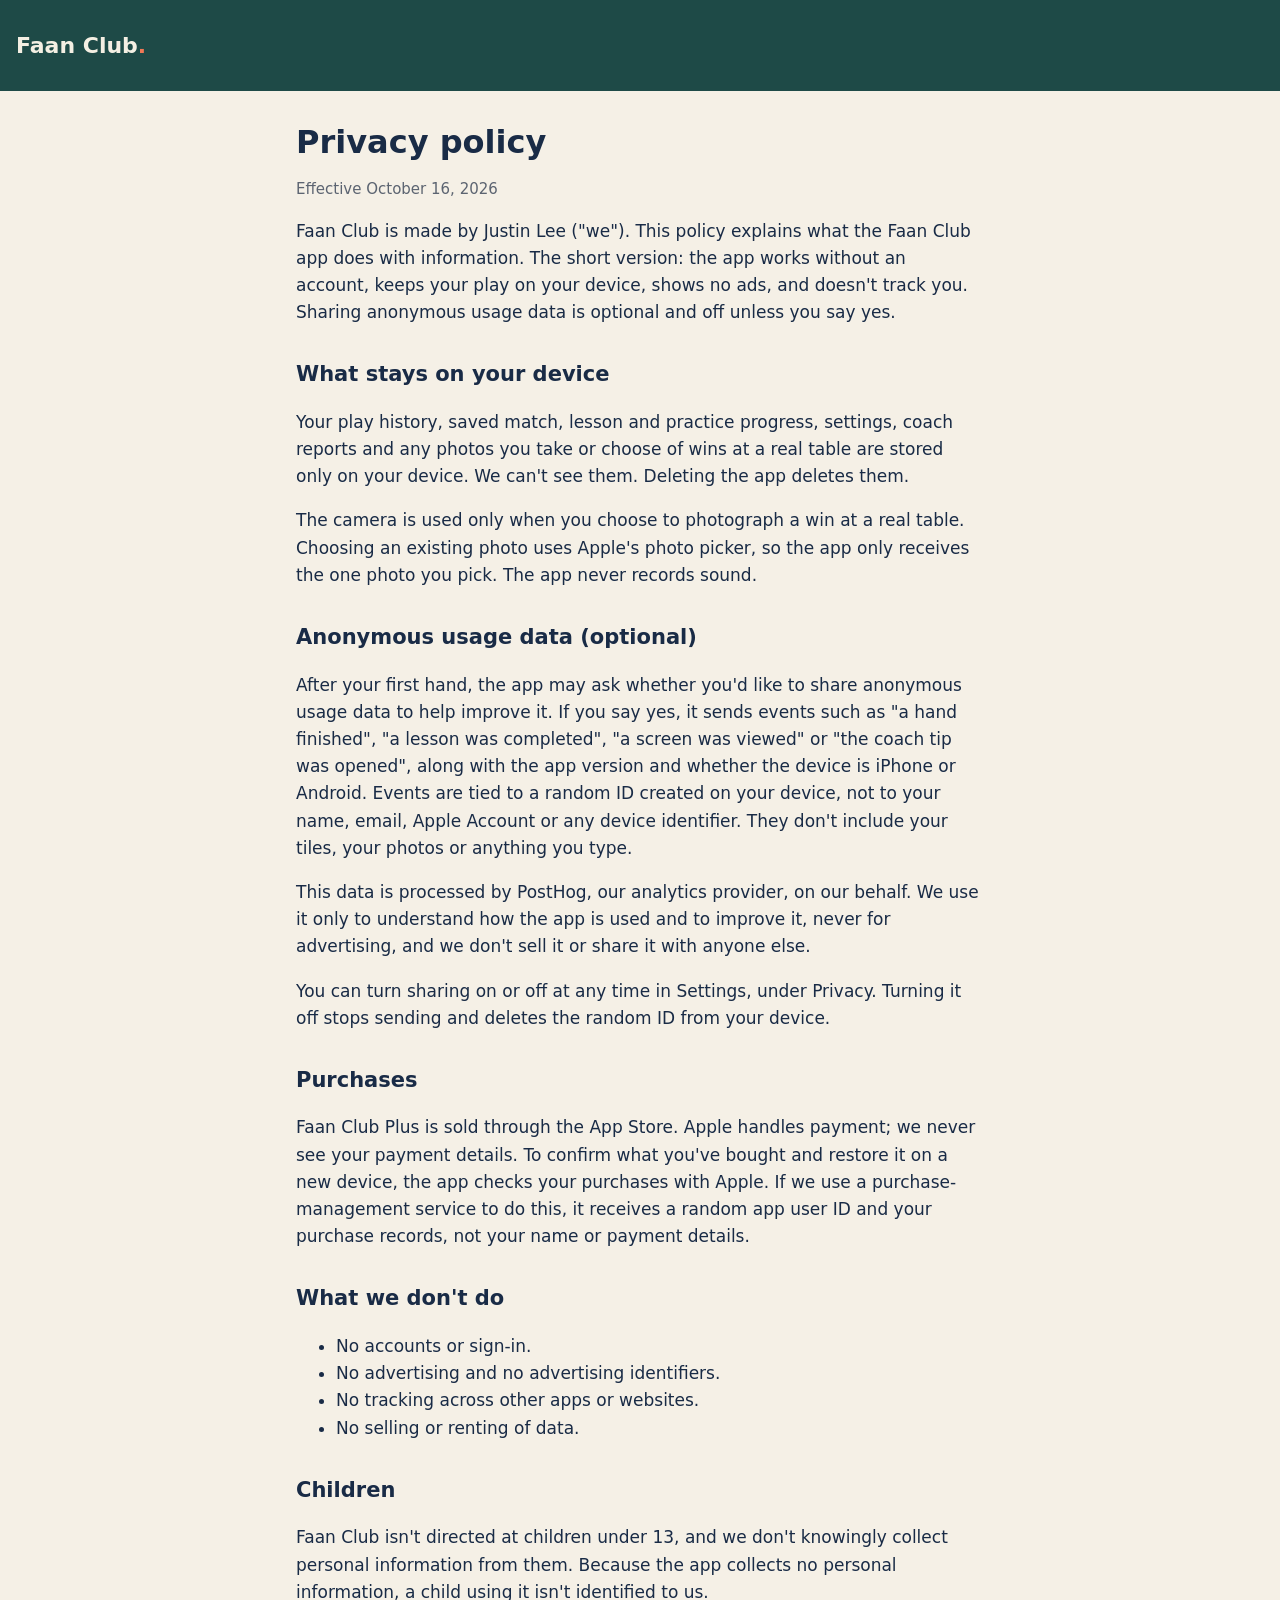
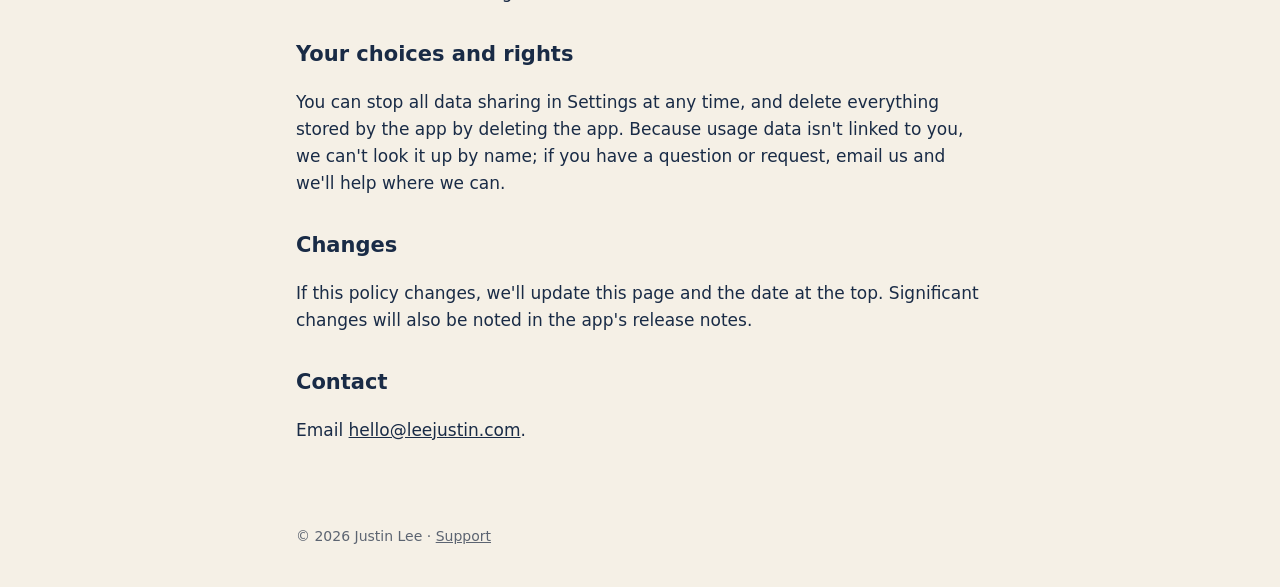
==== privacy.html @ 93f8d9c9 "Faan Club privacy policy, support page and landing page Co-Authored-By: Claude Opus 5.5 <noreply@ant" ====
<!doctype html>
<html lang="en">
<head>
<meta charset="utf-8">
<meta name="viewport" content="width=device-width, initial-scale=1">
<title>Faan Club Privacy Policy</title>
<link rel="stylesheet" href="style.css">
</head>
<body>
<header><a href="./">Faan Club<span>.</span></a></header>
<main>
<h1>Privacy policy</h1>
<p class="muted">Effective October 16, 2026</p>

<p>Faan Club is made by Justin Lee ("we"). This policy explains what the Faan Club app does with information. The short version: the app works without an account, keeps your play on your device, shows no ads, and doesn't track you. Sharing anonymous usage data is optional and off unless you say yes.</p>

<h2>What stays on your device</h2>
<p>Your play history, saved match, lesson and practice progress, settings, coach reports and any photos you take or choose of wins at a real table are stored only on your device. We can't see them. Deleting the app deletes them.</p>
<p>The camera is used only when you choose to photograph a win at a real table. Choosing an existing photo uses Apple's photo picker, so the app only receives the one photo you pick. The app never records sound.</p>

<h2>Anonymous usage data (optional)</h2>
<p>After your first hand, the app may ask whether you'd like to share anonymous usage data to help improve it. If you say yes, it sends events such as "a hand finished", "a lesson was completed", "a screen was viewed" or "the coach tip was opened", along with the app version and whether the device is iPhone or Android. Events are tied to a random ID created on your device, not to your name, email, Apple Account or any device identifier. They don't include your tiles, your photos or anything you type.</p>
<p>This data is processed by PostHog, our analytics provider, on our behalf. We use it only to understand how the app is used and to improve it, never for advertising, and we don't sell it or share it with anyone else.</p>
<p>You can turn sharing on or off at any time in Settings, under Privacy. Turning it off stops sending and deletes the random ID from your device.</p>

<h2>Purchases</h2>
<p>Faan Club Plus is sold through the App Store. Apple handles payment; we never see your payment details. To confirm what you've bought and restore it on a new device, the app checks your purchases with Apple. If we use a purchase-management service to do this, it receives a random app user ID and your purchase records, not your name or payment details.</p>

<h2>What we don't do</h2>
<ul>
<li>No accounts or sign-in.</li>
<li>No advertising and no advertising identifiers.</li>
<li>No tracking across other apps or websites.</li>
<li>No selling or renting of data.</li>
</ul>

<h2>Children</h2>
<p>Faan Club isn't directed at children under 13, and we don't knowingly collect personal information from them. Because the app collects no personal information, a child using it isn't identified to us.</p>

<h2>Your choices and rights</h2>
<p>You can stop all data sharing in Settings at any time, and delete everything stored by the app by deleting the app. Because usage data isn't linked to you, we can't look it up by name; if you have a question or request, email us and we'll help where we can.</p>

<h2>Changes</h2>
<p>If this policy changes, we'll update this page and the date at the top. Significant changes will also be noted in the app's release notes.</p>

<h2>Contact</h2>
<p>Email <a href="mailto:hello@leejustin.com">hello@leejustin.com</a>.</p>
</main>
<footer>© 2026 Justin Lee · <a href="support.html">Support</a></footer>
</body>
</html>
---- style.css ----
:root {
	--paper: #f5f0e6;
	--card: #fffcf5;
	--ink: #192b46;
	--muted: #5c6471;
	--line: #dad4c8;
	--felt: #1e4a47;
	--coral: #f07856;
}
@media (prefers-color-scheme: dark) {
	:root {
		--paper: #0f1317;
		--card: #171d23;
		--ink: #f4efe3;
		--muted: #a9b2b8;
		--line: #2a333b;
	}
}
* { box-sizing: border-box; }
body {
	margin: 0;
	background: var(--paper);
	color: var(--ink);
	font: 17px/1.6 -apple-system, BlinkMacSystemFont, "Segoe UI", system-ui, sans-serif;
}
header {
	background: var(--felt);
	color: #f4efe3;
	padding: 28px 16px;
}
header a { color: #f4efe3; text-decoration: none; font-weight: 800; font-size: 22px; }
header a span { color: var(--coral); }
main { max-width: 720px; margin: 0 auto; padding: 24px 16px 64px; }
h1 { font-size: 32px; line-height: 1.2; margin: 8px 0 4px; }
h2 { font-size: 21px; margin: 32px 0 8px; }
p, li { color: var(--ink); }
.muted { color: var(--muted); font-size: 15px; }
.card {
	background: var(--card);
	border: 1px solid var(--line);
	border-radius: 16px;
	padding: 16px 20px;
	margin: 16px 0;
}
a { color: inherit; }
nav { display: flex; gap: 16px; flex-wrap: wrap; margin-top: 24px; }
footer { max-width: 720px; margin: 0 auto; padding: 0 16px 40px; color: var(--muted); font-size: 14px; }
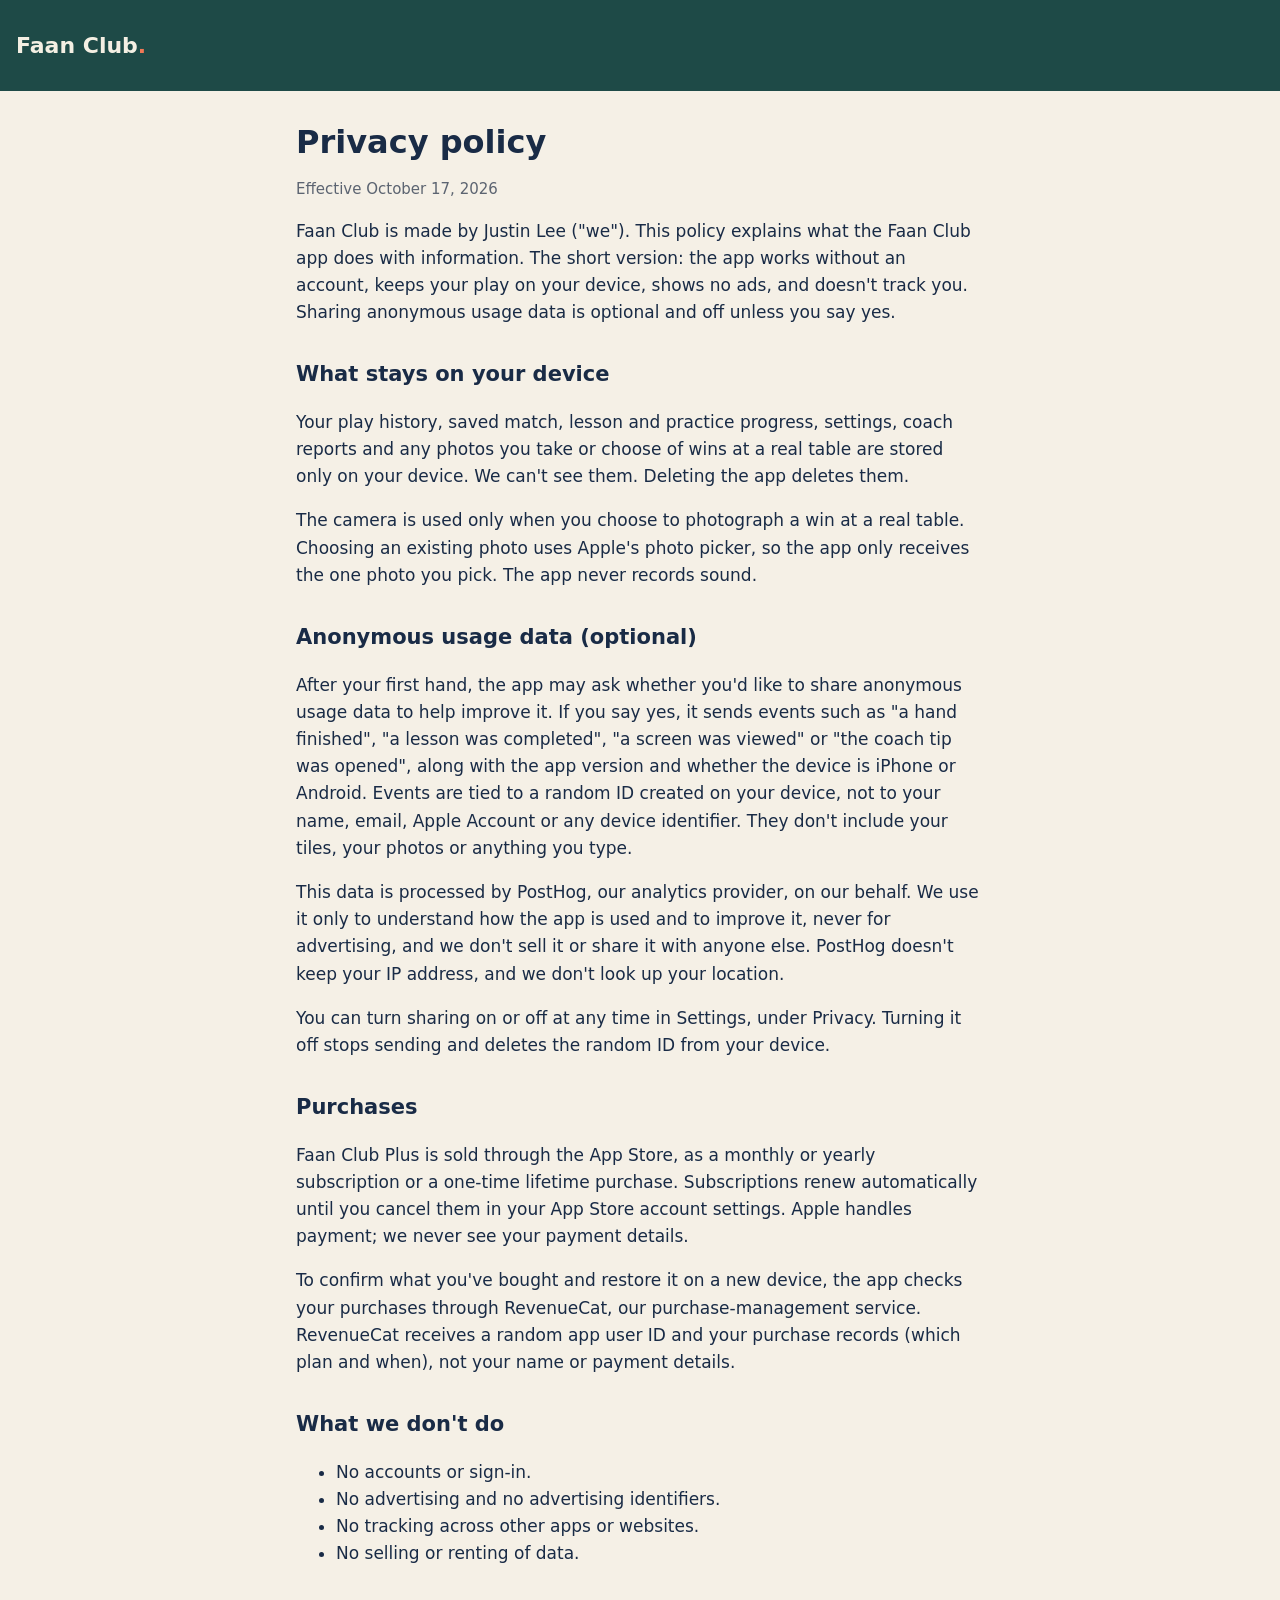
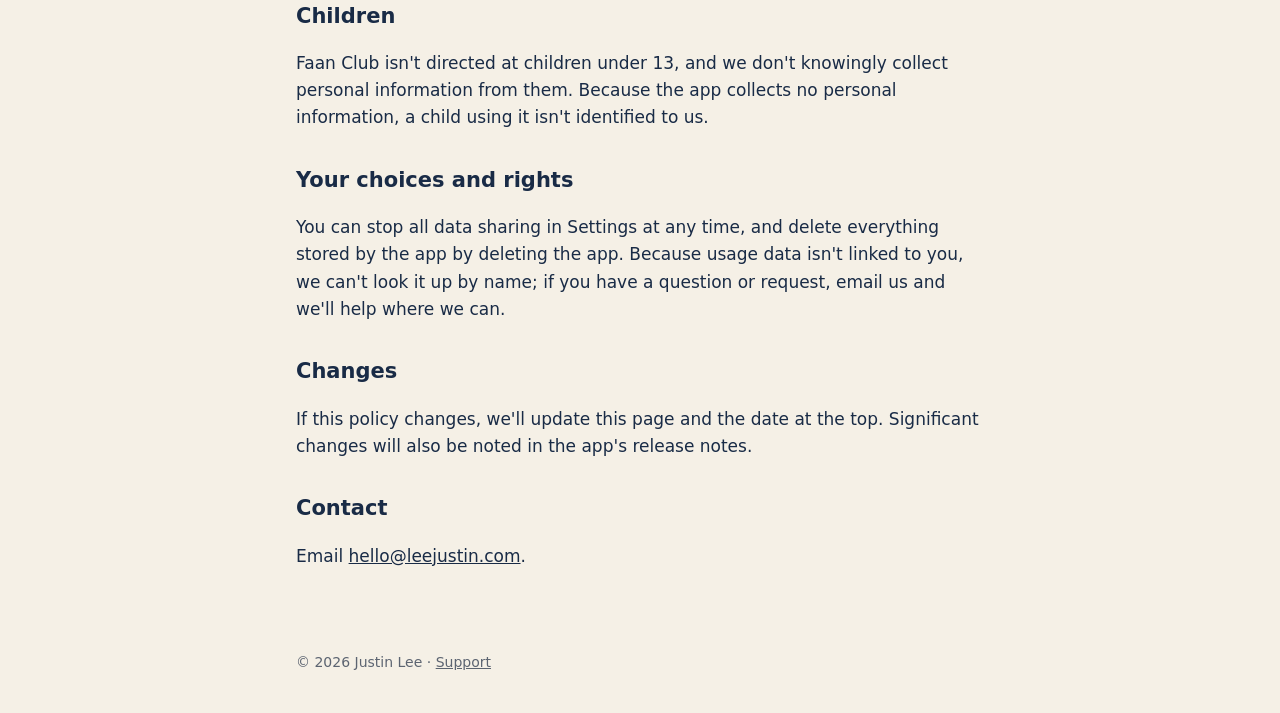
==== commit 103b4784: "Name RevenueCat, describe subscriptions, and say IPs aren't kept Co-Authored-By: Claude Opus 5.5 <no" ====
--- a/privacy.html
+++ b/privacy.html
@@ -10,7 +10,7 @@
 <header><a href="./">Faan Club<span>.</span></a></header>
 <main>
 <h1>Privacy policy</h1>
-<p class="muted">Effective October 16, 2026</p>
+<p class="muted">Effective October 17, 2026</p>
 
 <p>Faan Club is made by Justin Lee ("we"). This policy explains what the Faan Club app does with information. The short version: the app works without an account, keeps your play on your device, shows no ads, and doesn't track you. Sharing anonymous usage data is optional and off unless you say yes.</p>
 
@@ -20,11 +20,12 @@
 
 <h2>Anonymous usage data (optional)</h2>
 <p>After your first hand, the app may ask whether you'd like to share anonymous usage data to help improve it. If you say yes, it sends events such as "a hand finished", "a lesson was completed", "a screen was viewed" or "the coach tip was opened", along with the app version and whether the device is iPhone or Android. Events are tied to a random ID created on your device, not to your name, email, Apple Account or any device identifier. They don't include your tiles, your photos or anything you type.</p>
-<p>This data is processed by PostHog, our analytics provider, on our behalf. We use it only to understand how the app is used and to improve it, never for advertising, and we don't sell it or share it with anyone else.</p>
+<p>This data is processed by PostHog, our analytics provider, on our behalf. We use it only to understand how the app is used and to improve it, never for advertising, and we don't sell it or share it with anyone else. PostHog doesn't keep your IP address, and we don't look up your location.</p>
 <p>You can turn sharing on or off at any time in Settings, under Privacy. Turning it off stops sending and deletes the random ID from your device.</p>
 
 <h2>Purchases</h2>
-<p>Faan Club Plus is sold through the App Store. Apple handles payment; we never see your payment details. To confirm what you've bought and restore it on a new device, the app checks your purchases with Apple. If we use a purchase-management service to do this, it receives a random app user ID and your purchase records, not your name or payment details.</p>
+<p>Faan Club Plus is sold through the App Store, as a monthly or yearly subscription or a one-time lifetime purchase. Subscriptions renew automatically until you cancel them in your App Store account settings. Apple handles payment; we never see your payment details.</p>
+<p>To confirm what you've bought and restore it on a new device, the app checks your purchases through RevenueCat, our purchase-management service. RevenueCat receives a random app user ID and your purchase records (which plan and when), not your name or payment details.</p>
 
 <h2>What we don't do</h2>
 <ul>
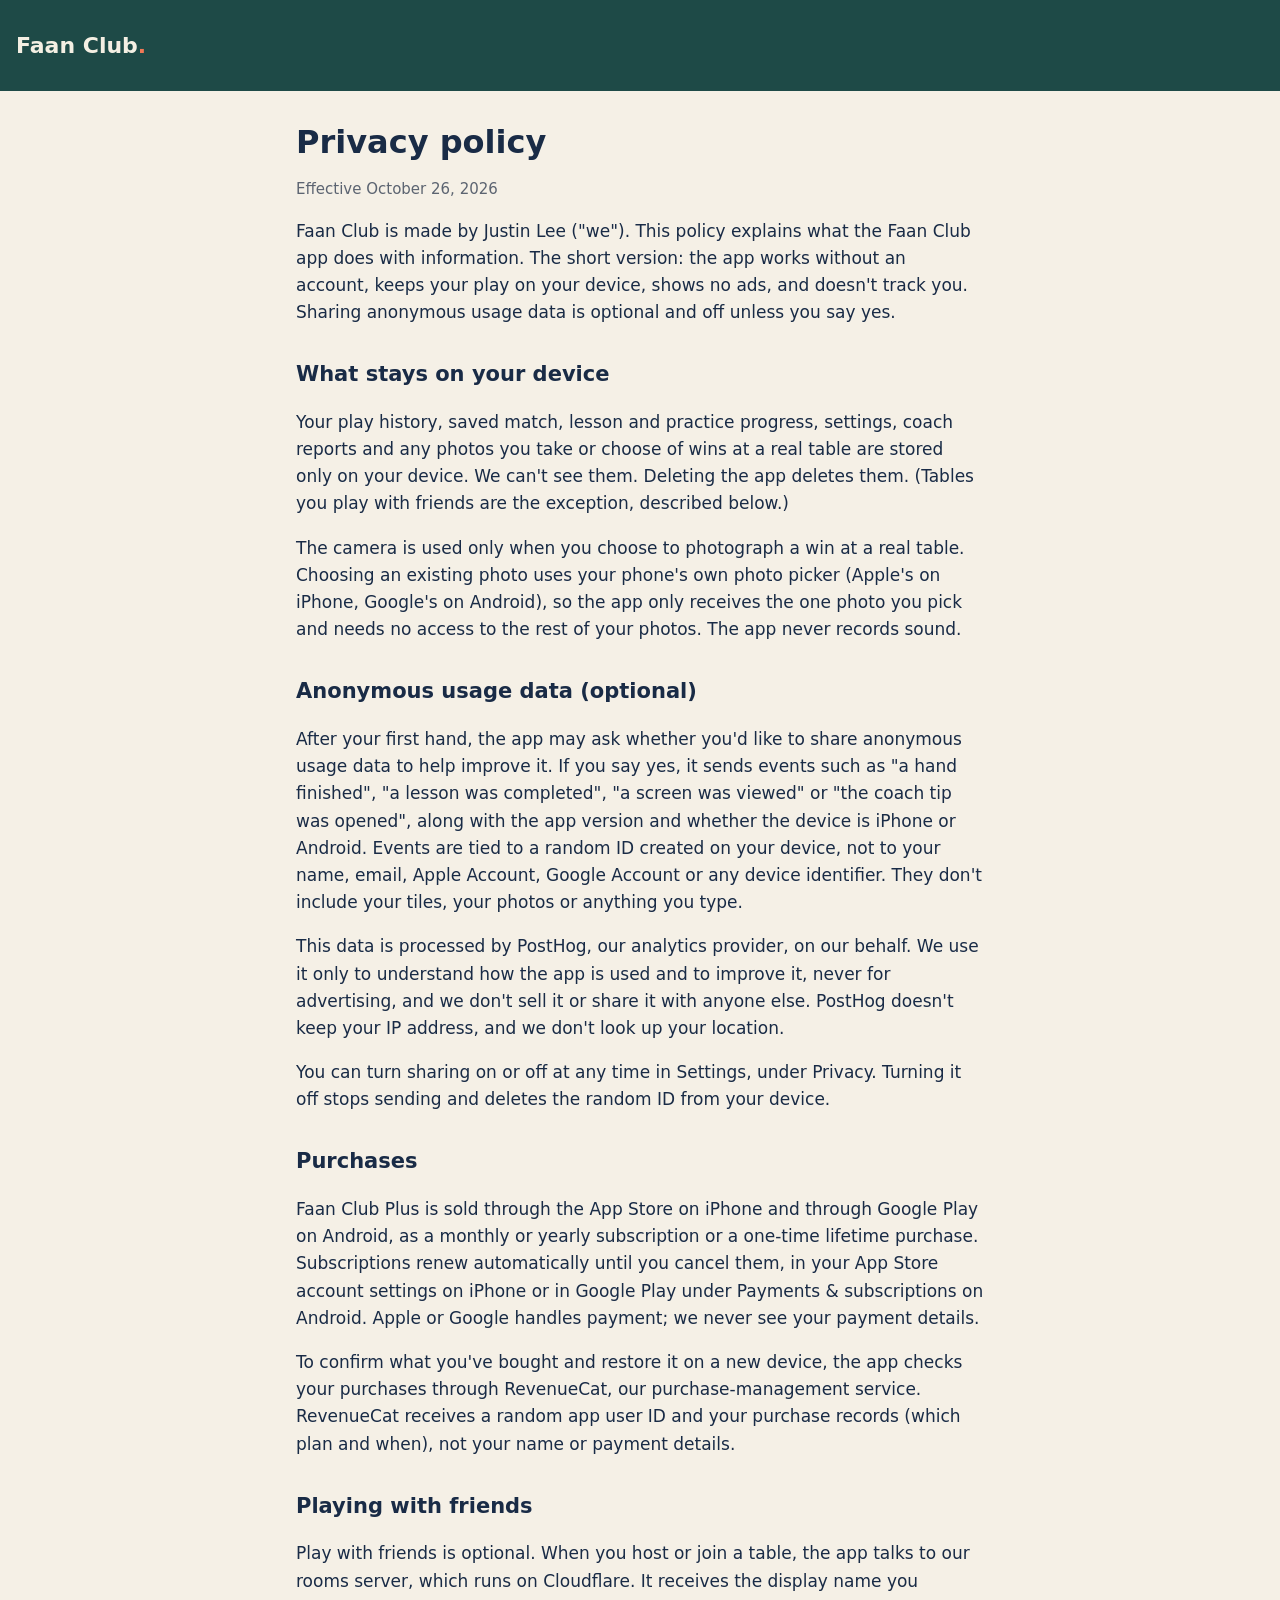
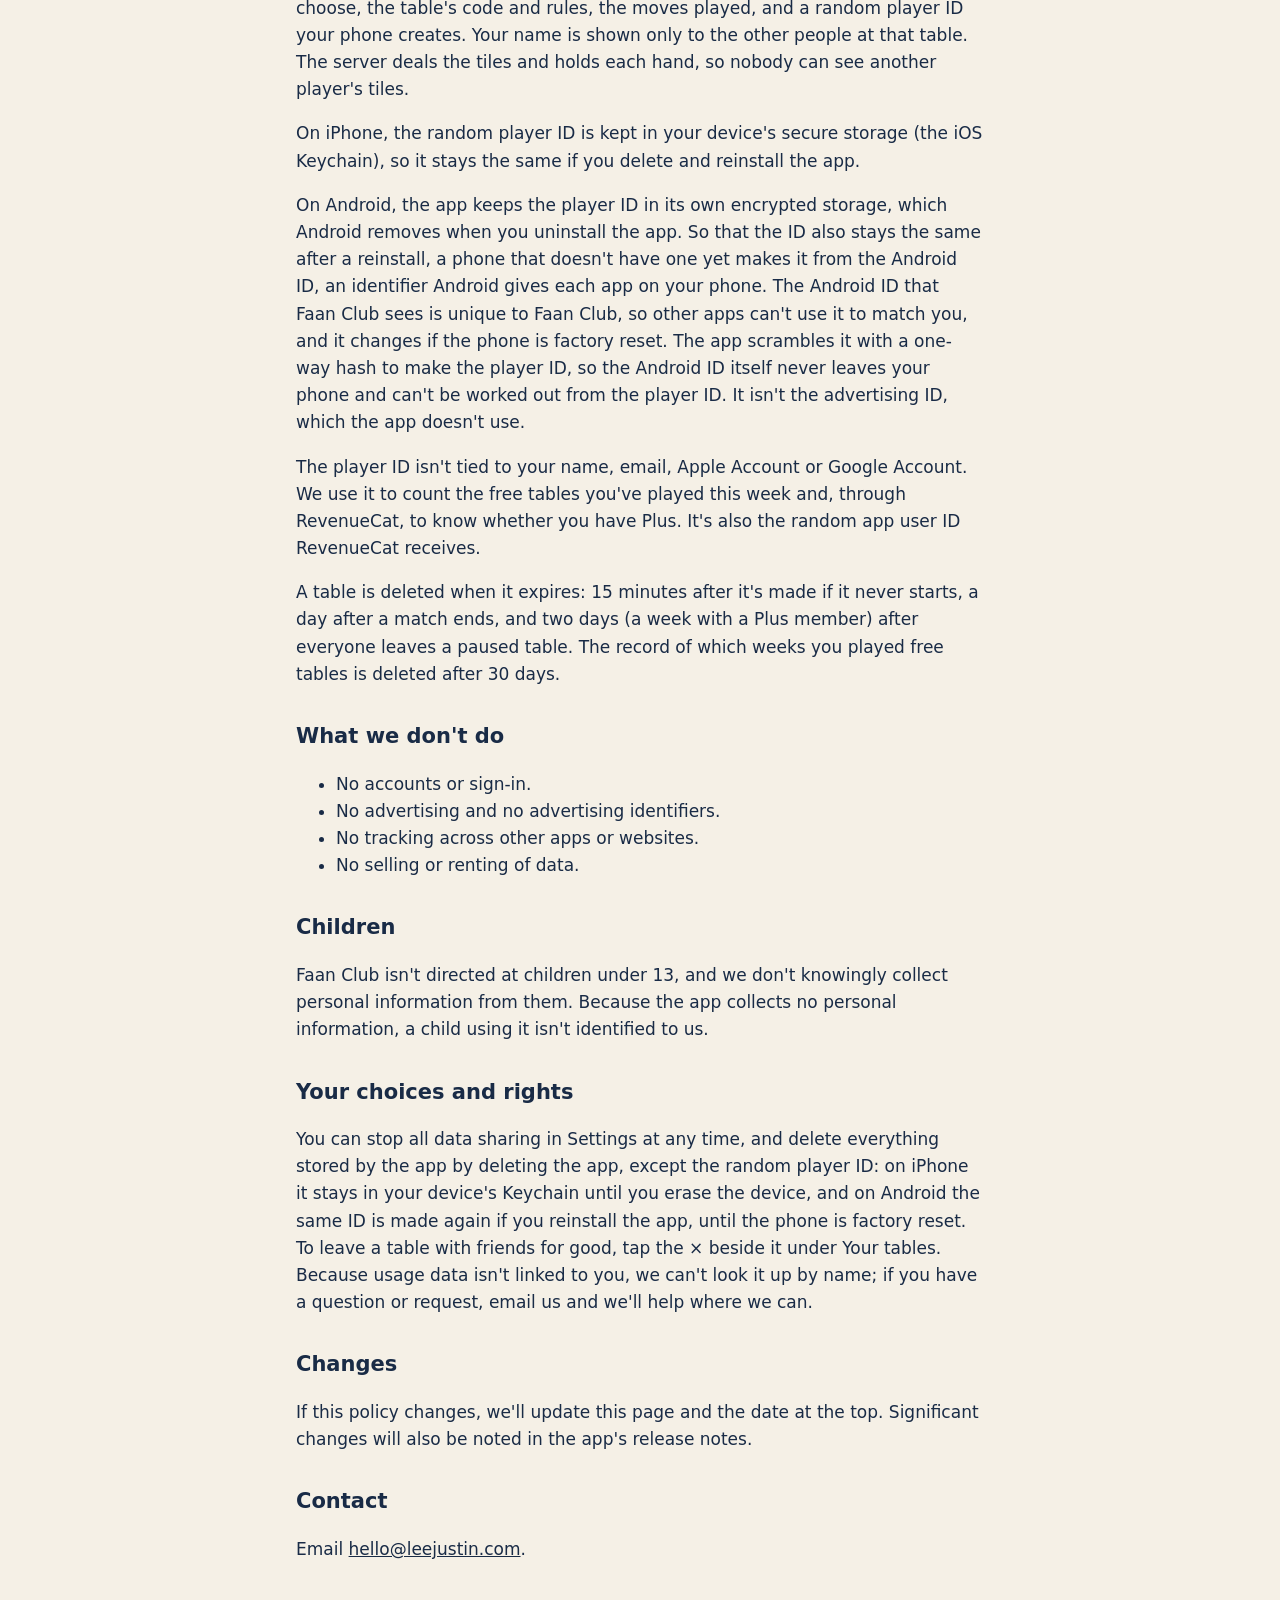
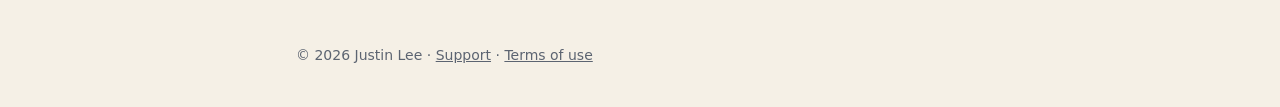
==== commit e58aa548: "Cover Android in the privacy policy and add terms of use privacy.html: Google's photo picker, Google" ====
--- a/privacy.html
+++ b/privacy.html
@@ -10,22 +10,29 @@
 <header><a href="./">Faan Club<span>.</span></a></header>
 <main>
 <h1>Privacy policy</h1>
-<p class="muted">Effective October 17, 2026</p>
+<p class="muted">Effective October 26, 2026</p>
 
 <p>Faan Club is made by Justin Lee ("we"). This policy explains what the Faan Club app does with information. The short version: the app works without an account, keeps your play on your device, shows no ads, and doesn't track you. Sharing anonymous usage data is optional and off unless you say yes.</p>
 
 <h2>What stays on your device</h2>
-<p>Your play history, saved match, lesson and practice progress, settings, coach reports and any photos you take or choose of wins at a real table are stored only on your device. We can't see them. Deleting the app deletes them.</p>
-<p>The camera is used only when you choose to photograph a win at a real table. Choosing an existing photo uses Apple's photo picker, so the app only receives the one photo you pick. The app never records sound.</p>
+<p>Your play history, saved match, lesson and practice progress, settings, coach reports and any photos you take or choose of wins at a real table are stored only on your device. We can't see them. Deleting the app deletes them. (Tables you play with friends are the exception, described below.)</p>
+<p>The camera is used only when you choose to photograph a win at a real table. Choosing an existing photo uses your phone's own photo picker (Apple's on iPhone, Google's on Android), so the app only receives the one photo you pick and needs no access to the rest of your photos. The app never records sound.</p>
 
 <h2>Anonymous usage data (optional)</h2>
-<p>After your first hand, the app may ask whether you'd like to share anonymous usage data to help improve it. If you say yes, it sends events such as "a hand finished", "a lesson was completed", "a screen was viewed" or "the coach tip was opened", along with the app version and whether the device is iPhone or Android. Events are tied to a random ID created on your device, not to your name, email, Apple Account or any device identifier. They don't include your tiles, your photos or anything you type.</p>
+<p>After your first hand, the app may ask whether you'd like to share anonymous usage data to help improve it. If you say yes, it sends events such as "a hand finished", "a lesson was completed", "a screen was viewed" or "the coach tip was opened", along with the app version and whether the device is iPhone or Android. Events are tied to a random ID created on your device, not to your name, email, Apple Account, Google Account or any device identifier. They don't include your tiles, your photos or anything you type.</p>
 <p>This data is processed by PostHog, our analytics provider, on our behalf. We use it only to understand how the app is used and to improve it, never for advertising, and we don't sell it or share it with anyone else. PostHog doesn't keep your IP address, and we don't look up your location.</p>
 <p>You can turn sharing on or off at any time in Settings, under Privacy. Turning it off stops sending and deletes the random ID from your device.</p>
 
 <h2>Purchases</h2>
-<p>Faan Club Plus is sold through the App Store, as a monthly or yearly subscription or a one-time lifetime purchase. Subscriptions renew automatically until you cancel them in your App Store account settings. Apple handles payment; we never see your payment details.</p>
+<p>Faan Club Plus is sold through the App Store on iPhone and through Google Play on Android, as a monthly or yearly subscription or a one-time lifetime purchase. Subscriptions renew automatically until you cancel them, in your App Store account settings on iPhone or in Google Play under Payments &amp; subscriptions on Android. Apple or Google handles payment; we never see your payment details.</p>
 <p>To confirm what you've bought and restore it on a new device, the app checks your purchases through RevenueCat, our purchase-management service. RevenueCat receives a random app user ID and your purchase records (which plan and when), not your name or payment details.</p>
+
+<h2>Playing with friends</h2>
+<p>Play with friends is optional. When you host or join a table, the app talks to our rooms server, which runs on Cloudflare. It receives the display name you choose, the table's code and rules, the moves played, and a random player ID your phone creates. Your name is shown only to the other people at that table. The server deals the tiles and holds each hand, so nobody can see another player's tiles.</p>
+<p>On iPhone, the random player ID is kept in your device's secure storage (the iOS Keychain), so it stays the same if you delete and reinstall the app.</p>
+<p>On Android, the app keeps the player ID in its own encrypted storage, which Android removes when you uninstall the app. So that the ID also stays the same after a reinstall, a phone that doesn't have one yet makes it from the Android ID, an identifier Android gives each app on your phone. The Android ID that Faan Club sees is unique to Faan Club, so other apps can't use it to match you, and it changes if the phone is factory reset. The app scrambles it with a one-way hash to make the player ID, so the Android ID itself never leaves your phone and can't be worked out from the player ID. It isn't the advertising ID, which the app doesn't use.</p>
+<p>The player ID isn't tied to your name, email, Apple Account or Google Account. We use it to count the free tables you've played this week and, through RevenueCat, to know whether you have Plus. It's also the random app user ID RevenueCat receives.</p>
+<p>A table is deleted when it expires: 15 minutes after it's made if it never starts, a day after a match ends, and two days (a week with a Plus member) after everyone leaves a paused table. The record of which weeks you played free tables is deleted after 30 days.</p>
 
 <h2>What we don't do</h2>
 <ul>
@@ -39,7 +46,7 @@
 <p>Faan Club isn't directed at children under 13, and we don't knowingly collect personal information from them. Because the app collects no personal information, a child using it isn't identified to us.</p>
 
 <h2>Your choices and rights</h2>
-<p>You can stop all data sharing in Settings at any time, and delete everything stored by the app by deleting the app. Because usage data isn't linked to you, we can't look it up by name; if you have a question or request, email us and we'll help where we can.</p>
+<p>You can stop all data sharing in Settings at any time, and delete everything stored by the app by deleting the app, except the random player ID: on iPhone it stays in your device's Keychain until you erase the device, and on Android the same ID is made again if you reinstall the app, until the phone is factory reset. To leave a table with friends for good, tap the × beside it under Your tables. Because usage data isn't linked to you, we can't look it up by name; if you have a question or request, email us and we'll help where we can.</p>
 
 <h2>Changes</h2>
 <p>If this policy changes, we'll update this page and the date at the top. Significant changes will also be noted in the app's release notes.</p>
@@ -47,6 +54,6 @@
 <h2>Contact</h2>
 <p>Email <a href="mailto:hello@leejustin.com">hello@leejustin.com</a>.</p>
 </main>
-<footer>© 2026 Justin Lee · <a href="support.html">Support</a></footer>
+<footer>© 2026 Justin Lee · <a href="support.html">Support</a> · <a href="terms.html">Terms of use</a></footer>
 </body>
 </html>
